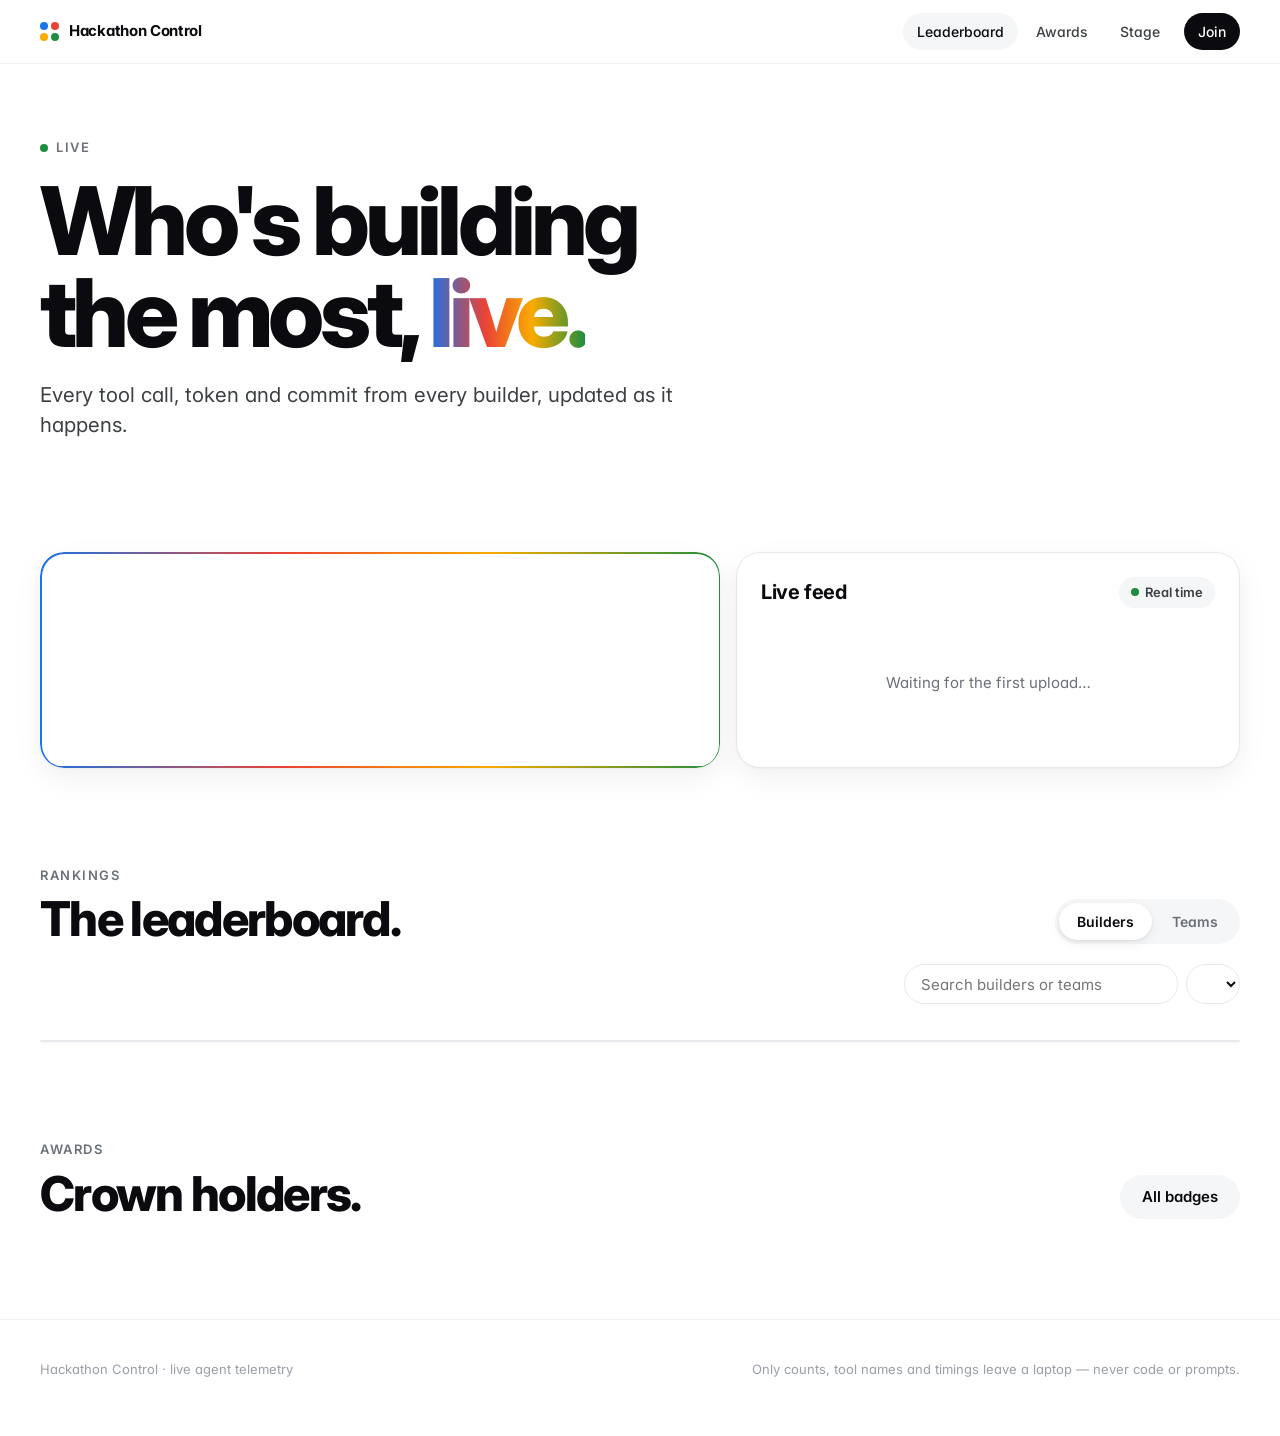
==== static/index.html @ ea0fee8c "Hackathon Control v2: white keynote-style redesign, badges, GCP deploy - Pages rebuilt on one white " ====
<!doctype html>
<html lang="en">
<head>
  <meta charset="utf-8">
  <meta name="viewport" content="width=device-width, initial-scale=1">
  <title>Leaderboard · {event}</title>
  <link rel="icon" href="/static/favicon.svg" type="image/svg+xml">
  <link rel="stylesheet" href="/static/theme.css">
</head>
<body>
  <header id="nav"></header>

  <section class="hero">
    <div id="shapes"></div>
    <div class="wrap">
      <span class="eyebrow"><span class="live-dot" id="liveDot"></span><span id="liveLabel">Live</span></span>
      <h1 class="display">Who's building<br>the most, <span class="io-text">live.</span></h1>
      <p class="lede" id="lede">Every tool call, token and commit from every builder, updated as it happens.</p>
      <div class="chips" style="margin-top:24px" id="heroChips"></div>
      <div class="stats" id="stats"></div>
    </div>
  </section>

  <section class="section" style="padding-top:8px">
    <div class="wrap grid-2">
      <div class="card io-border" id="powerHour"></div>
      <div class="card">
        <div class="card-head"><h3 class="h3">Live feed</h3><span class="chip"><span class="live-dot"></span>Real time</span></div>
        <div class="feed" id="feed"><div class="empty">Waiting for the first upload…</div></div>
      </div>
    </div>
  </section>

  <section class="section">
    <div class="wrap">
      <div class="section-head">
        <div>
          <span class="eyebrow">Rankings</span>
          <h2 class="h2" style="margin-top:8px">The leaderboard.</h2>
        </div>
        <div class="seg" role="tablist">
          <button class="on" data-view="people" role="tab">Builders</button>
          <button data-view="teams" role="tab">Teams</button>
        </div>
      </div>
      <div class="section-head" style="margin-bottom:16px">
        <div class="chips" id="metricChips"></div>
        <div style="display:flex;gap:8px;flex-wrap:wrap">
          <input class="input" id="search" type="search" placeholder="Search builders or teams" aria-label="Search">
          <select class="input" id="teamFilter" aria-label="Filter by team"></select>
        </div>
      </div>
      <div class="podium" id="podium"></div>
      <div class="card table-card"><table class="lb" id="table"></table></div>
    </div>
  </section>

  <section class="section">
    <div class="wrap">
      <div class="section-head">
        <div>
          <span class="eyebrow">Awards</span>
          <h2 class="h2" style="margin-top:8px">Crown holders.</h2>
        </div>
        <a class="btn light" href="/awards">All badges</a>
      </div>
      <div class="grid-auto" id="crowns"></div>
    </div>
  </section>

  <footer id="footer"></footer>
  <script src="/static/app.js"></script>
  <script src="/static/index.js"></script>
</body>
</html>
---- static/theme.css ----
/* Hackathon Control — shared theme. White canvas, keynote-scale type, four-colour geometry. */
@import url("https://fonts.googleapis.com/css2?family=Inter:wght@400;500;600;700;800;900&display=swap");

:root {
  --bg: #ffffff;
  --bg-soft: #f5f6f8;
  --bg-softer: #fafbfc;
  --ink: #0b0b0f;
  --ink-2: #3c4043;
  --muted: #6b7079;
  --faint: #9aa0a8;
  --line: #e8e9ed;
  --line-2: #f0f1f4;
  --blue: #1a73e8;
  --red: #ea4335;
  --yellow: #f9ab00;
  --green: #1e8e3e;
  --gold: #c9971c;
  --silver: #8d97a5;
  --bronze: #b0652a;
  --radius: 24px;
  --radius-sm: 14px;
  --shadow: 0 1px 2px rgba(15, 17, 23, .04), 0 10px 30px rgba(15, 17, 23, .06);
  --shadow-lg: 0 2px 6px rgba(15, 17, 23, .05), 0 24px 60px rgba(15, 17, 23, .10);
  --ease: cubic-bezier(.2, .8, .2, 1);
  --font: "Inter", ui-sans-serif, system-ui, -apple-system, "Segoe UI", Roboto, sans-serif;
  --mono: ui-monospace, "SF Mono", "Cascadia Code", Consolas, monospace;
  --io: linear-gradient(90deg, var(--blue) 0%, var(--red) 36%, var(--yellow) 66%, var(--green) 100%);
  color-scheme: light;
}

* { box-sizing: border-box; }
html { -webkit-text-size-adjust: 100%; }
body {
  margin: 0; background: var(--bg); color: var(--ink); font-family: var(--font);
  font-size: 15px; line-height: 1.5; -webkit-font-smoothing: antialiased; font-feature-settings: "cv11", "ss01";
}
a { color: inherit; text-decoration: none; }
button, input, select { font: inherit; color: inherit; }
.num, .tnum { font-variant-numeric: tabular-nums; }
.wrap { width: min(1200px, 100% - 32px); margin: 0 auto; }
.muted { color: var(--muted); }
.faint { color: var(--faint); }
.hidden { display: none !important; }

/* ---------- navigation ---------- */
.nav {
  position: sticky; top: 0; z-index: 50; height: 64px;
  background: rgba(255, 255, 255, .82); backdrop-filter: saturate(180%) blur(20px);
  -webkit-backdrop-filter: saturate(180%) blur(20px); border-bottom: 1px solid var(--line-2);
}
.nav .wrap { height: 100%; display: flex; align-items: center; gap: 24px; }
.brand { display: flex; align-items: center; gap: 10px; font-weight: 700; letter-spacing: -.02em; white-space: nowrap; }
.brand-mark { display: grid; grid-template-columns: 8px 8px; gap: 3px; }
.brand-mark i { width: 8px; height: 8px; border-radius: 50%; display: block; }
.brand-mark i:nth-child(1) { background: var(--blue); }
.brand-mark i:nth-child(2) { background: var(--red); }
.brand-mark i:nth-child(3) { background: var(--yellow); }
.brand-mark i:nth-child(4) { background: var(--green); }
.nav-links { display: flex; gap: 4px; margin-left: auto; align-items: center; }
.nav-links a {
  padding: 8px 14px; border-radius: 999px; color: var(--ink-2); font-weight: 500; font-size: 14px;
  transition: background .2s var(--ease), color .2s var(--ease);
}
.nav-links a:hover { background: var(--bg-soft); color: var(--ink); }
.nav-links a.active { color: var(--ink); background: var(--bg-soft); }
.nav-links a.cta { background: var(--ink); color: #fff; margin-left: 6px; }
.nav-links a.cta:hover { background: #2a2b31; }
@media (max-width: 760px) {
  .nav-links a:not(.cta):not(.active) { display: none; }
  .brand span { max-width: 40vw; overflow: hidden; text-overflow: ellipsis; }
}

/* ---------- typography ---------- */
.eyebrow {
  display: inline-flex; align-items: center; gap: 8px; font-size: 13px; font-weight: 600;
  letter-spacing: .12em; text-transform: uppercase; color: var(--muted);
}
.display {
  font-size: clamp(44px, 7.4vw, 104px); line-height: .98; letter-spacing: -.05em; font-weight: 800; margin: 16px 0 0;
}
.h2 { font-size: clamp(28px, 4vw, 48px); line-height: 1.05; letter-spacing: -.035em; font-weight: 800; margin: 0; }
.h3 { font-size: 20px; letter-spacing: -.02em; font-weight: 700; margin: 0; }
.lede { font-size: clamp(17px, 1.6vw, 21px); color: var(--ink-2); max-width: 680px; margin: 20px 0 0; line-height: 1.45; }
.io-text { background: var(--io); -webkit-background-clip: text; background-clip: text; color: transparent; }

/* ---------- hero + geometry ---------- */
.hero { position: relative; padding: 72px 0 40px; overflow: hidden; }
.hero .wrap { position: relative; z-index: 1; }
.shapes { position: absolute; inset: 0; pointer-events: none; z-index: 0; }
.shapes svg { position: absolute; }
.float-a { animation: float 9s var(--ease) infinite alternate; }
.float-b { animation: float 11s var(--ease) infinite alternate-reverse; }
.float-c { animation: spin 40s linear infinite; }
@keyframes float { from { transform: translateY(-8px) rotate(-2deg); } to { transform: translateY(10px) rotate(3deg); } }
@keyframes spin { to { transform: rotate(360deg); } }
@media (max-width: 760px) { .shapes { opacity: .35; } }

.live-dot {
  width: 8px; height: 8px; border-radius: 50%; background: var(--green); display: inline-block;
  box-shadow: 0 0 0 0 rgba(30, 142, 62, .5); animation: pulse 2s infinite;
}
.live-dot.off { background: var(--faint); animation: none; box-shadow: none; }
@keyframes pulse { 0% { box-shadow: 0 0 0 0 rgba(30, 142, 62, .45); } 70% { box-shadow: 0 0 0 8px rgba(30, 142, 62, 0); } 100% { box-shadow: 0 0 0 0 rgba(30, 142, 62, 0); } }

.chip {
  display: inline-flex; align-items: center; gap: 6px; padding: 6px 12px; border-radius: 999px;
  background: var(--bg-soft); font-size: 13px; font-weight: 600; color: var(--ink-2); white-space: nowrap;
}
.chip.dark { background: var(--ink); color: #fff; }

/* ---------- stats ---------- */
.stats { display: grid; grid-template-columns: repeat(auto-fit, minmax(160px, 1fr)); gap: 12px; margin-top: 40px; }
.stats.four { grid-template-columns: repeat(4, 1fr); }
@media (max-width: 760px) { .stats.four { grid-template-columns: repeat(2, 1fr); } }
.stat { padding: 22px 22px 20px; border-radius: var(--radius); background: var(--bg-soft); position: relative; overflow: hidden; }
.stat .label { font-size: 13px; font-weight: 600; color: var(--muted); }
.stat .value { font-size: clamp(30px, 3.6vw, 46px); font-weight: 800; letter-spacing: -.045em; line-height: 1.05; margin-top: 6px; font-variant-numeric: tabular-nums; }
.stat .bar { position: absolute; left: 0; bottom: 0; height: 4px; width: 100%; }

/* ---------- layout ---------- */
.section { padding: 48px 0; }
.section-head { display: flex; align-items: end; justify-content: space-between; gap: 16px; flex-wrap: wrap; margin-bottom: 20px; }
.grid-2 { display: grid; grid-template-columns: 1.35fr 1fr; gap: 16px; }
.grid-3 { display: grid; grid-template-columns: repeat(3, 1fr); gap: 16px; }
.grid-auto { display: grid; grid-template-columns: repeat(auto-fill, minmax(260px, 1fr)); gap: 16px; }
@media (max-width: 900px) { .grid-2, .grid-3 { grid-template-columns: 1fr; } }
.card { background: #fff; border: 1px solid var(--line); border-radius: var(--radius); box-shadow: var(--shadow); padding: 24px; min-width: 0; }
.card.soft { background: var(--bg-soft); border-color: transparent; box-shadow: none; }
.card-head { display: flex; align-items: center; justify-content: space-between; gap: 12px; margin-bottom: 16px; }
.io-border { position: relative; border: 0; }
.io-border::before {
  content: ""; position: absolute; inset: 0; border-radius: inherit; padding: 1.5px; background: var(--io);
  -webkit-mask: linear-gradient(#000 0 0) content-box, linear-gradient(#000 0 0); -webkit-mask-composite: xor;
  mask-composite: exclude; pointer-events: none;
}

/* ---------- controls ---------- */
.seg { display: inline-flex; background: var(--bg-soft); border-radius: 999px; padding: 4px; gap: 2px; }
.seg button {
  border: 0; background: transparent; padding: 8px 18px; border-radius: 999px; font-weight: 600; font-size: 14px;
  color: var(--muted); cursor: pointer; transition: all .25s var(--ease);
}
.seg button.on { background: #fff; color: var(--ink); box-shadow: 0 1px 3px rgba(0, 0, 0, .08), 0 4px 12px rgba(0, 0, 0, .05); }
.chips { display: flex; gap: 8px; flex-wrap: wrap; }
.chips button {
  border: 1px solid var(--line); background: #fff; padding: 7px 14px; border-radius: 999px; font-size: 13px;
  font-weight: 600; color: var(--ink-2); cursor: pointer; transition: all .2s var(--ease);
}
.chips button:hover { border-color: #cfd2d8; }
.chips button.on { background: var(--ink); border-color: var(--ink); color: #fff; }
.input {
  height: 40px; border-radius: 999px; border: 1px solid var(--line); background: #fff; padding: 0 16px; min-width: 0;
  outline: none; transition: border-color .2s, box-shadow .2s;
}
.input:focus { border-color: var(--blue); box-shadow: 0 0 0 4px rgba(26, 115, 232, .12); }
.field { display: grid; gap: 6px; }
.field label { font-size: 13px; font-weight: 600; color: var(--ink-2); }
.field .input { height: 48px; border-radius: 14px; font-size: 16px; }
.btn {
  display: inline-flex; align-items: center; justify-content: center; gap: 8px; height: 44px; padding: 0 22px;
  border-radius: 999px; border: 0; background: var(--ink); color: #fff; font-weight: 600; cursor: pointer;
  transition: transform .15s var(--ease), background .2s;
}
.btn:hover { background: #2a2b31; }
.btn:active { transform: scale(.98); }
.btn.light { background: var(--bg-soft); color: var(--ink); }
.btn.light:hover { background: #eceef1; }
.btn.blue { background: var(--blue); }
.btn:disabled { opacity: .5; cursor: default; }

/* ---------- podium ---------- */
.podium { display: grid; grid-template-columns: 1fr 1.15fr 1fr; gap: 16px; align-items: end; margin-bottom: 20px; }
.pod {
  border-radius: var(--radius); padding: 24px 20px; text-align: center; background: var(--bg-soft);
  position: relative; transition: transform .3s var(--ease); cursor: pointer; min-width: 0;
}
.pod:hover { transform: translateY(-4px); }
.pod .place { font-size: 13px; font-weight: 700; letter-spacing: .1em; text-transform: uppercase; }
.pod .who { font-weight: 700; font-size: 18px; letter-spacing: -.02em; margin-top: 10px; overflow: hidden; text-overflow: ellipsis; white-space: nowrap; }
.pod .team { color: var(--muted); font-size: 13px; overflow: hidden; text-overflow: ellipsis; white-space: nowrap; }
.pod .big { font-size: clamp(28px, 3.4vw, 44px); font-weight: 800; letter-spacing: -.045em; margin-top: 10px; font-variant-numeric: tabular-nums; }
.pod.p1 { padding-top: 36px; padding-bottom: 32px; background: linear-gradient(180deg, #fff7df, #fdf1c7); }
.pod.p1 .place { color: var(--gold); }
.pod.p2 { background: linear-gradient(180deg, #f6f8fb, #eceff4); }
.pod.p2 .place { color: var(--silver); }
.pod.p3 { background: linear-gradient(180deg, #fdf3ea, #f8e5d4); }
.pod.p3 .place { color: var(--bronze); }
@media (max-width: 640px) { .podium { grid-template-columns: 1fr; } .pod.p1 { order: -1; } }

/* ---------- avatar ---------- */
.avatar {
  border-radius: 50%; display: inline-grid; place-items: center; color: #fff; font-weight: 700;
  flex: none; letter-spacing: -.02em; position: relative;
}
.avatar.ring { box-shadow: 0 0 0 3px #fff, 0 0 0 5px var(--ring, var(--line)); }

/* ---------- leaderboard table ---------- */
.table-card { padding: 0; overflow: hidden; }
.lb { width: 100%; border-collapse: collapse; }
.lb th {
  text-align: left; font-size: 12px; font-weight: 600; letter-spacing: .06em; text-transform: uppercase;
  color: var(--faint); padding: 14px 16px; border-bottom: 1px solid var(--line); background: var(--bg-softer); white-space: nowrap;
}
.lb th.r, .lb td.r { text-align: right; }
.lb td { padding: 14px 16px; border-bottom: 1px solid var(--line-2); vertical-align: middle; }
.lb tr:last-child td { border-bottom: 0; }
.lb tbody tr { cursor: pointer; transition: background .15s; }
.lb tbody tr:hover { background: var(--bg-softer); }
.lb tbody tr.me { background: #f2f7ff; }
.lb .rank { font-size: 22px; font-weight: 800; letter-spacing: -.04em; width: 64px; font-variant-numeric: tabular-nums; }
.lb .who { display: flex; align-items: center; gap: 12px; min-width: 0; }
.lb .who .n { font-weight: 650; letter-spacing: -.01em; white-space: nowrap; overflow: hidden; text-overflow: ellipsis; }
.lb .who .t { font-size: 13px; color: var(--muted); white-space: nowrap; overflow: hidden; text-overflow: ellipsis; }
.lb .sorted { font-weight: 800; color: var(--ink); }
.lb .metric { font-variant-numeric: tabular-nums; color: var(--ink-2); white-space: nowrap; }
.delta { font-size: 11px; font-weight: 700; display: block; letter-spacing: 0; }
.delta.up { color: var(--green); }
.delta.down { color: var(--red); }
.badge-row { display: flex; gap: 2px; align-items: center; }
.badge-row .more { font-size: 12px; color: var(--muted); font-weight: 600; margin-left: 4px; }
@media (max-width: 860px) { .lb .hide-sm { display: none; } .lb td, .lb th { padding: 12px 10px; } }

/* ---------- split bars (team usage) ---------- */
.split { display: flex; height: 10px; border-radius: 999px; overflow: hidden; background: var(--line-2); gap: 2px; min-width: 120px; }
.split i { display: block; height: 100%; transition: flex-grow .6s var(--ease); }
.split.tall { height: 18px; border-radius: 8px; }
.legend { display: flex; flex-wrap: wrap; gap: 6px 14px; font-size: 13px; color: var(--ink-2); }
.legend span { display: inline-flex; align-items: center; gap: 6px; }
.legend i { width: 10px; height: 10px; border-radius: 3px; display: inline-block; }

/* ---------- progress ---------- */
.progress { height: 8px; border-radius: 999px; background: var(--line-2); overflow: hidden; }
.progress i { display: block; height: 100%; border-radius: inherit; transition: width .8s var(--ease); }

/* ---------- feed ---------- */
.feed { display: grid; gap: 2px; max-height: 420px; overflow: auto; }
.feed-item { display: flex; gap: 12px; align-items: center; padding: 10px 8px; border-radius: 12px; }
.feed-item:hover { background: var(--bg-softer); }
.feed-item .txt { font-size: 14px; flex: 1; min-width: 0; }
.feed-item .when { font-size: 12px; color: var(--faint); white-space: nowrap; }
.feed-icon { width: 34px; height: 34px; border-radius: 10px; display: grid; place-items: center; flex: none; }

/* ---------- bars chart ---------- */
.bars { display: flex; align-items: end; gap: 4px; height: 140px; }
.bars i { flex: 1; border-radius: 6px 6px 2px 2px; background: var(--blue); min-height: 2px; transition: height .6s var(--ease); }
.bars-x { display: flex; justify-content: space-between; font-size: 11px; color: var(--faint); margin-top: 8px; }
.hbar { display: grid; grid-template-columns: minmax(90px, 160px) 1fr auto; gap: 12px; align-items: center; font-size: 14px; padding: 6px 0; }
.hbar .track { height: 10px; border-radius: 999px; background: var(--line-2); overflow: hidden; }
.hbar .track i { display: block; height: 100%; border-radius: inherit; }
.hbar .lab { white-space: nowrap; overflow: hidden; text-overflow: ellipsis; font-weight: 600; }

/* ---------- badges ---------- */
.badge-card { text-align: center; padding: 28px 20px; display: grid; gap: 10px; justify-items: center; align-content: start; }
.badge-card .name { font-weight: 750; font-size: 18px; letter-spacing: -.02em; }
.badge-card .rule { font-size: 14px; color: var(--muted); max-width: 240px; }
.tier-pill { font-size: 11px; font-weight: 700; letter-spacing: .08em; text-transform: uppercase; padding: 3px 9px; border-radius: 999px; }
.tier-1 { background: #f8e9dc; color: var(--bronze); }
.tier-2 { background: #eef1f5; color: #6b7585; }
.tier-3 { background: #fbf0cc; color: #9a7200; }
.tier-0 { background: var(--bg-soft); color: var(--faint); }
.thresholds { display: flex; gap: 6px; flex-wrap: wrap; justify-content: center; }
.holder { display: flex; align-items: center; gap: 10px; padding: 10px 12px; border-radius: 14px; background: var(--bg-soft); width: 100%; text-align: left; }
.svg-badge { display: block; flex: none; }
.svg-badge.pop { animation: pop .7s var(--ease); }
@keyframes pop { 0% { transform: scale(.6); opacity: 0; } 60% { transform: scale(1.08); opacity: 1; } 100% { transform: scale(1); } }

/* ---------- code / commands ---------- */
.cmd {
  position: relative; background: #0f1115; color: #e8eaed; border-radius: 16px; padding: 18px 18px; padding-right: 92px;
  font-family: var(--mono); font-size: 13.5px; line-height: 1.6; overflow-x: auto; white-space: pre-wrap; word-break: break-all;
}
.cmd .copy {
  position: absolute; top: 12px; right: 12px; height: 32px; padding: 0 14px; border-radius: 999px; border: 0;
  background: rgba(255, 255, 255, .12); color: #fff; font-weight: 600; font-size: 12px; cursor: pointer; font-family: var(--font);
}
.cmd .copy:hover { background: rgba(255, 255, 255, .2); }

/* ---------- steps ---------- */
.steps { display: grid; gap: 16px; }
.step { display: grid; grid-template-columns: 44px 1fr; gap: 16px; }
.step-n { width: 44px; height: 44px; border-radius: 50%; display: grid; place-items: center; font-weight: 800; color: #fff; }

/* ---------- timeline ---------- */
.tl { display: grid; gap: 0; max-height: 460px; overflow: auto; border-top: 1px solid var(--line-2); margin-top: 12px; }
.tl-row { display: grid; grid-template-columns: 56px 14px 1fr auto; gap: 10px; align-items: center; padding: 8px 4px; border-bottom: 1px solid var(--line-2); font-size: 13.5px; }
.tl-row .k { width: 10px; height: 10px; border-radius: 50%; }
.tl-row .tool { font-weight: 650; }
.tl-row .err { color: var(--red); font-weight: 700; font-size: 11px; letter-spacing: .05em; }

/* ---------- toast ---------- */
.toasts { position: fixed; right: 20px; bottom: 20px; display: grid; gap: 10px; z-index: 100; width: min(380px, calc(100% - 40px)); }
.toast {
  background: rgba(255, 255, 255, .92); backdrop-filter: blur(16px); -webkit-backdrop-filter: blur(16px);
  border: 1px solid var(--line); border-radius: 18px; box-shadow: var(--shadow-lg); padding: 12px 14px;
  display: flex; gap: 12px; align-items: center; animation: toast-in .5s var(--ease);
}
.toast.out { animation: toast-out .4s var(--ease) forwards; }
@keyframes toast-in { from { transform: translateY(16px) scale(.97); opacity: 0; } }
@keyframes toast-out { to { transform: translateY(10px); opacity: 0; } }

.empty { padding: 48px 24px; text-align: center; color: var(--muted); }
.footer { padding: 40px 0 56px; color: var(--faint); font-size: 13px; border-top: 1px solid var(--line-2); margin-top: 32px; }
.footer .wrap { display: flex; justify-content: space-between; gap: 12px; flex-wrap: wrap; }
.reveal { animation: reveal .7s var(--ease) both; }
@keyframes reveal { from { opacity: 0; transform: translateY(14px); } }
@media (prefers-reduced-motion: reduce) {
  *, *::before, *::after { animation: none !important; transition: none !important; }
}
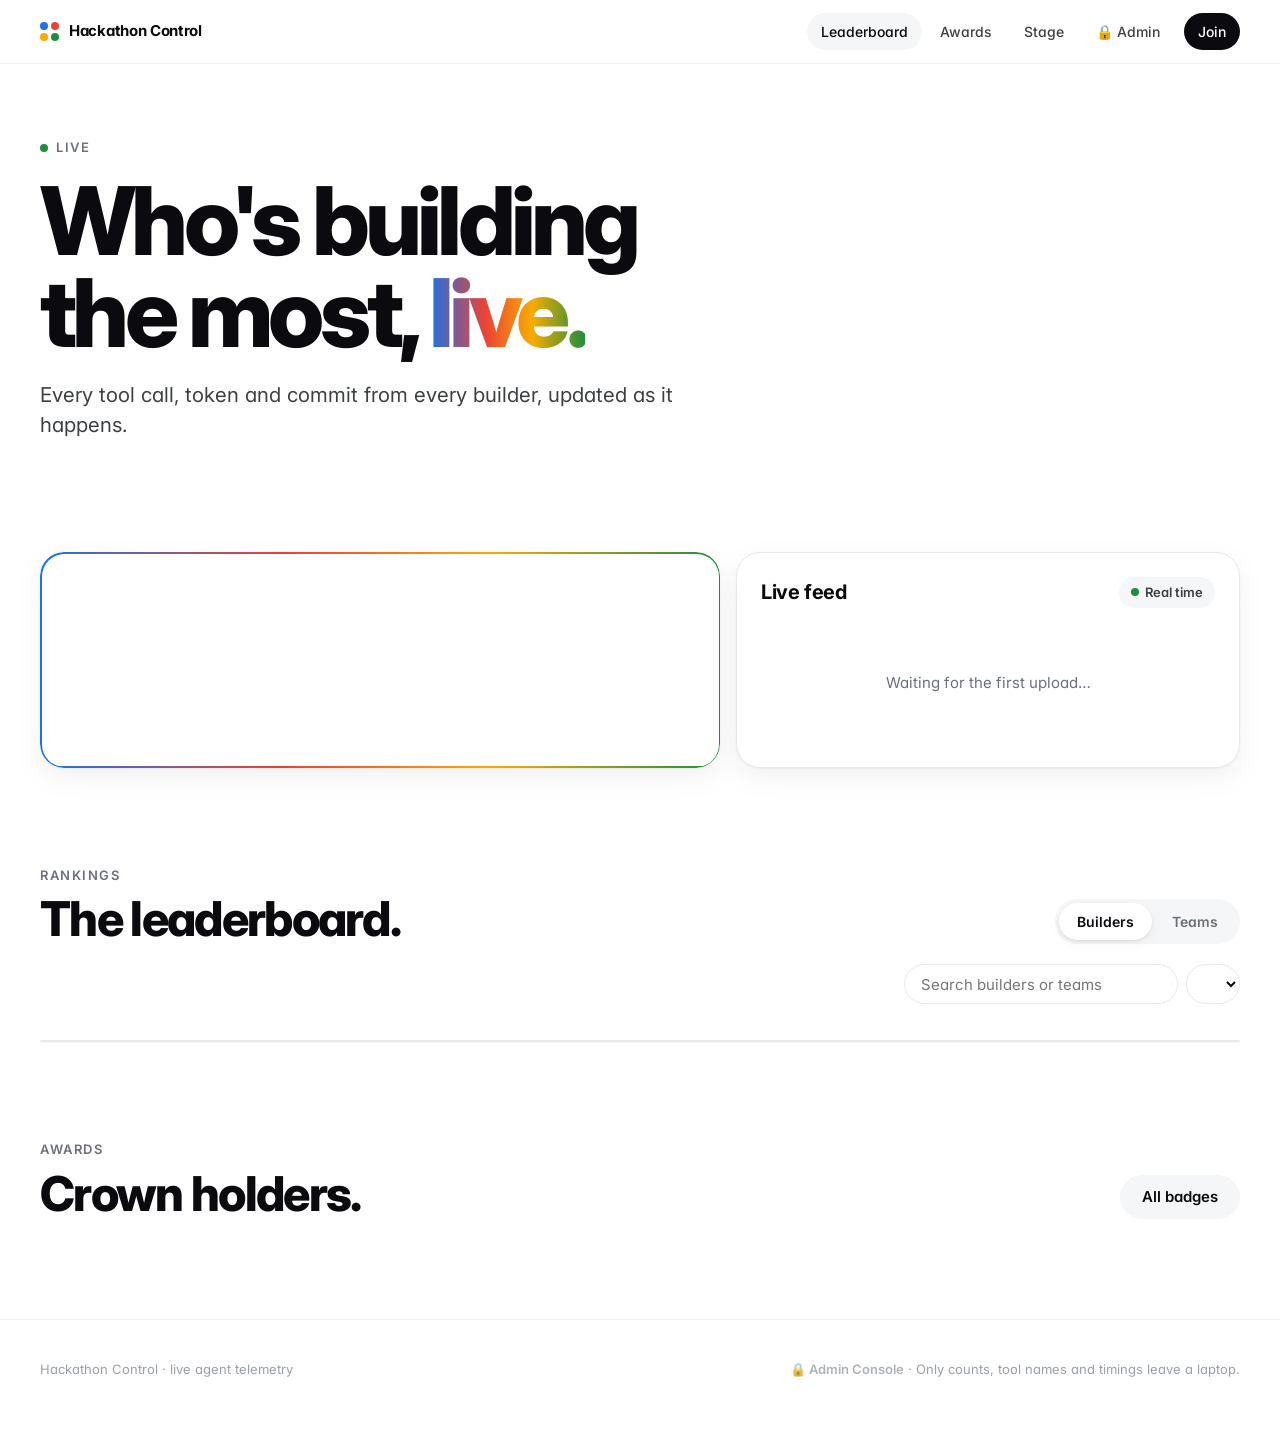
==== commit 1966de9c: "Add End Event & Announce Winners (Top 1 / Top 3 Podium) with Revert option" ====
--- a/static/index.html
+++ b/static/index.html
@@ -19,6 +19,10 @@
       <div class="chips" style="margin-top:24px" id="heroChips"></div>
       <div class="stats" id="stats"></div>
     </div>
+  </section>
+
+  <section class="section" id="winnersSection" style="display:none;padding-top:12px;padding-bottom:8px">
+    <div class="wrap" id="winnersBanner"></div>
   </section>
 
   <section class="section" style="padding-top:8px">
--- a/static/theme.css
+++ b/static/theme.css
@@ -167,6 +167,7 @@
 .btn.light { background: var(--bg-soft); color: var(--ink); }
 .btn.light:hover { background: #eceef1; }
 .btn.blue { background: var(--blue); }
+.btn.danger { color: var(--red); }
 .btn:disabled { opacity: .5; cursor: default; }
 
 /* ---------- podium ---------- */
@@ -307,3 +308,8 @@
 @media (prefers-reduced-motion: reduce) {
   *, *::before, *::after { animation: none !important; transition: none !important; }
 }
+
+/* ---------- organisers' announcement ---------- */
+.announce { background: var(--ink); color: #fff; font-weight: 500; font-size: 15px; }
+.announce .wrap { display: flex; gap: 10px; align-items: center; padding-top: 10px; padding-bottom: 10px; }
+.announce svg { flex: none; color: var(--yellow); }
